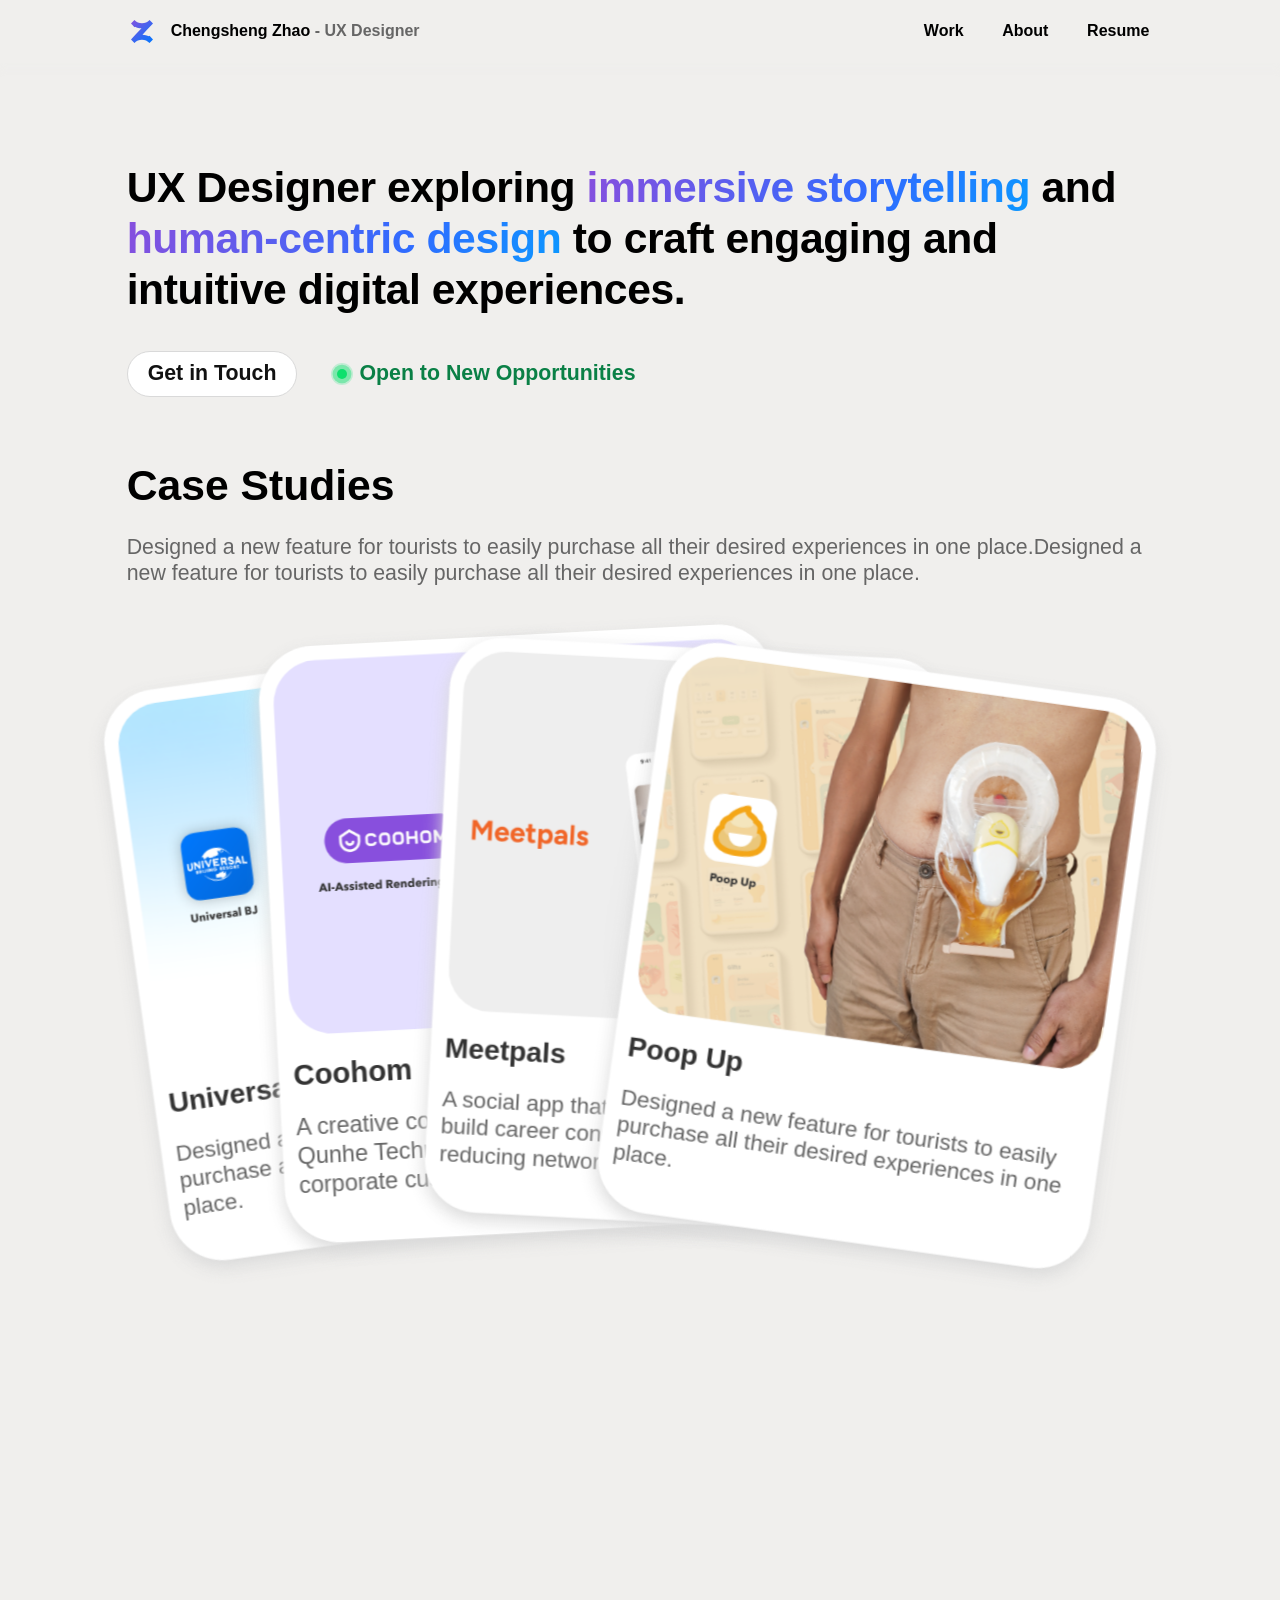
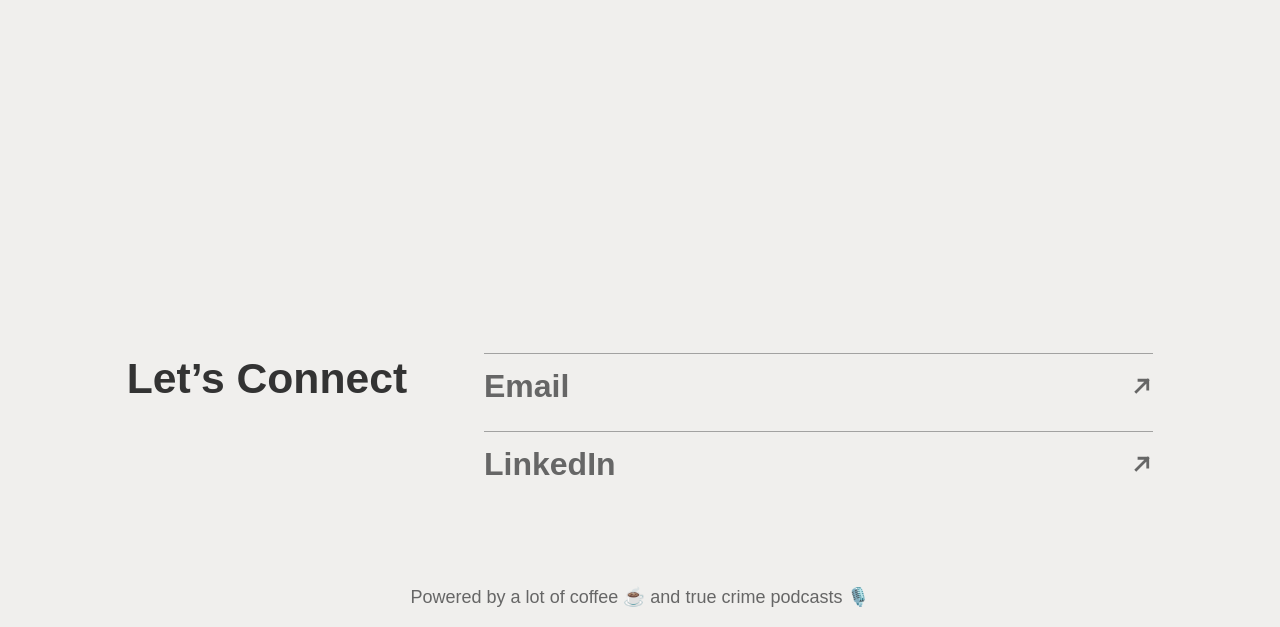
==== index.html @ 22a72a21 "Initial portfolio site" ====
<!doctype html>
<html lang="en">
  <head>
    <meta charset="UTF-8" />
    <meta name="viewport" content="width=device-width, initial-scale=1.0" />
    <meta
      name="description"
      content="Chengsheng Zhao UX design portfolio homepage with selected case studies."
    />
    <title>Chengsheng Zhao | UX Designer</title>
    <link rel="stylesheet" href="./homepage.css" />
  </head>
  <body>
    <header class="home-nav">
      <a class="brand" href="./index.html" aria-label="Chengsheng Zhao homepage">
        <img src="./assets/nav-mark.svg" alt="" aria-hidden="true" />
        <span><b>Chengsheng Zhao</b> <em>- UX Designer</em></span>
      </a>
      <nav aria-label="Primary navigation">
        <a href="#work">Work</a>
        <a href="./about.html">About</a>
        <a href="https://drive.google.com/file/d/1ox3oCSII4UHzKFThOGGNk9xDK1VFZd1A/view?usp=sharing" target="_blank" rel="noreferrer">Resume</a>
      </nav>
    </header>

    <main class="home-shell">
      <section id="about" class="intro-section">
        <h1>
          UX Designer exploring
          <span>immersive storytelling</span>
          <wbr />
          <br class="mobile-title-break" />
          and
          <br class="mobile-title-break" />
          <span>human-centric design</span>
          <wbr />
          <br class="mobile-title-break" />
          to craft engaging and
          <br class="mobile-title-break" />
          intuitive digital
          <br class="mobile-title-break" />
          experiences.
        </h1>
        <div class="intro-actions">
          <a class="touch-button" href="mailto:shanezhao.studio@gmail.com">Get in Touch</a>
          <p class="availability"><i aria-hidden="true"></i>Open to New Opportunities</p>
        </div>
      </section>

      <section id="work" class="case-section">
        <div class="section-copy">
          <h2>Case Studies</h2>
          <p>
            Designed a new feature for tourists to easily purchase all their desired experiences in one
            place.Designed a new feature for tourists to easily purchase all their desired experiences in one place.
          </p>
        </div>

        <div class="case-grid">
          <a class="case-card" href="./universal-bj.html">
            <img src="./assets/homepage/ubr.png" alt="Universal BJ case study cover" />
            <h3>Universal BJ</h3>
            <p>Designed a new feature for tourists to easily purchase all their desired experiences in one place.</p>
          </a>
          <a class="case-card" href="./meetpals.html">
            <img src="./assets/homepage/meetpals.png" alt="Meetpals case study cover" />
            <h3>Meetpals</h3>
            <p>A social app that helps international students build career connections and feel at home by reducing networking pressure.</p>
          </a>
          <a class="case-card" href="./meispace.html" aria-label="Coohom case study">
            <img src="./assets/homepage/coohom.png" alt="Coohom case study cover" />
            <h3>Coohom</h3>
            <p>A creative content cloud design platform under Qunhe Technology for mass users and corporate customers.</p>
          </a>
          <a class="case-card" href="./poopup.html" aria-label="Poop Up case study">
            <img src="./assets/homepage/poopup.png" alt="Poop Up case study cover" />
            <h3>Poop Up</h3>
            <p>Designed a new feature for tourists to easily purchase all their desired experiences in one place.</p>
          </a>
        </div>
      </section>

      <section id="contact" class="contact-section">
        <h2>Let’s Connect</h2>
        <div class="contact-links">
          <a href="mailto:shanezhao.studio@gmail.com">
            <span>Email</span>
            <i aria-hidden="true"></i>
          </a>
          <a href="https://www.linkedin.com/in/chengsheng-zhao/" target="_blank" rel="noreferrer">
            <span>LinkedIn</span>
            <i aria-hidden="true"></i>
          </a>
        </div>
      </section>
    </main>

    <footer>Powered by a lot of coffee ☕️ and true crime podcasts 🎙️</footer>
    <script src="./script.js"></script>
  </body>
</html>
---- homepage.css ----
:root {
  --paper: #f0efed;
  --ink: #000;
  --soft-ink: #333;
  --muted: #666;
  --line: #d9d9d9;
  --green: #0a8046;
  --gradient: linear-gradient(173deg, #884fdd 4.72%, #0078ff 100%);
  --font: "Figtree", "Avenir Next", "Helvetica Neue", Arial, sans-serif;
}

* {
  box-sizing: border-box;
}

html {
  scroll-behavior: smooth;
}

body {
  min-width: 320px;
  margin: 0;
  color: var(--ink);
  font-family: var(--font);
  background: var(--paper);
  overflow-x: hidden;
}

img {
  display: block;
  max-width: 100%;
}

a {
  color: inherit;
  text-decoration: none;
}

.home-nav {
  position: sticky;
  top: 0;
  z-index: 20;
  display: flex;
  align-items: center;
  justify-content: space-between;
  height: 62.667px;
  padding: 20px 130.667px;
  background: var(--paper);
  box-shadow: 0 6.667px 6.667px rgba(240, 239, 237, 0.5);
}

.brand,
.home-nav nav {
  display: flex;
  align-items: center;
}

.brand {
  gap: 17.333px;
  font-size: 16px;
  font-weight: 600;
  white-space: nowrap;
}

.brand img {
  width: 22.667px;
  height: 22.667px;
}

.brand em {
  color: var(--muted);
  font-style: normal;
}

.home-nav nav {
  gap: 38.667px;
  font-size: 16px;
  font-weight: 600;
}

.home-shell {
  width: min(1026.667px, calc(100% - 40px));
  margin: clamp(72px, 11vh, 128px) auto 0;
}

.intro-section {
  display: flex;
  flex-direction: column;
  gap: clamp(24px, 4vh, 40px);
}

.intro-section h1 {
  width: 100%;
  margin: 0;
  font-size: 42.667px;
  font-weight: 600;
  line-height: 1.195;
  letter-spacing: -0.01em;
  overflow-wrap: anywhere;
}

.intro-section h1 span {
  color: transparent;
  background: linear-gradient(115deg, #884fdd 0%, #2f6cff 28%, #00a6ff 48%, #884fdd 68%, #0078ff 100%);
  background-size: 240% 100%;
  background-clip: text;
  -webkit-background-clip: text;
  animation: gradient-shimmer 7s ease-in-out infinite;
}

@keyframes gradient-shimmer {
  0% {
    background-position: 0% 50%;
  }

  50% {
    background-position: 100% 50%;
  }

  100% {
    background-position: 0% 50%;
  }
}

.mobile-title-break {
  display: none;
}

.intro-actions {
  display: flex;
  align-items: center;
  gap: 40px;
}

.touch-button {
  display: inline-flex;
  align-items: center;
  justify-content: center;
  min-width: 163px;
  min-height: 46px;
  padding: 9px 20px;
  border: 0.667px solid var(--line);
  border-radius: 666.667px;
  background: #fff;
  color: #111;
  font-size: 21.333px;
  font-weight: 600;
}

.availability {
  display: flex;
  align-items: center;
  gap: 12px;
  width: auto;
  margin: 0;
  color: var(--green);
  font-size: 21.333px;
  font-weight: 600;
  white-space: nowrap;
}

.availability i {
  position: relative;
  width: 10px;
  height: 10px;
  border-radius: 50%;
  background: #0ee06e;
  box-shadow: 0 0 0 6px rgba(14, 224, 110, 0.2);
}

.availability i::before,
.availability i::after {
  position: absolute;
  inset: -8px;
  border-radius: 50%;
  background: rgba(14, 224, 110, 0.22);
  content: "";
  transform: scale(0.72);
  animation: availability-pulse 2.4s ease-out infinite;
}

.availability i::after {
  animation-delay: 0.8s;
}

@keyframes availability-pulse {
  0% {
    opacity: 0.72;
    transform: scale(0.72);
  }

  70% {
    opacity: 0;
    transform: scale(1.55);
  }

  100% {
    opacity: 0;
    transform: scale(1.55);
  }
}

.case-section {
  margin-top: clamp(48px, 7vh, 100px);
  --case-progress: 1;
}

.case-section.is-motion-ready {
  --case-progress: 0;
}

.section-copy {
  display: flex;
  flex-direction: column;
  gap: clamp(16px, 2.6vh, 26.667px);
}

.section-copy h2,
.contact-section h2 {
  margin: 0;
  font-size: 42.667px;
  font-weight: 700;
  line-height: 1.195;
}

.section-copy p {
  margin: 0;
  color: var(--muted);
  font-size: 21.333px;
  font-weight: 500;
  line-height: 1.22;
  overflow-wrap: anywhere;
}

.case-grid {
  display: grid;
  grid-template-columns: repeat(2, 468px);
  gap: 45.333px 82.667px;
  margin-top: clamp(26px, 4vh, 45.333px);
  perspective: 1200px;
  transform-style: preserve-3d;
}

.case-card {
  --from-x: 0px;
  --from-y: 0px;
  --from-rot: 0deg;
  --from-scale: 1;
  --motion-left: calc((1 - var(--case-progress)) * var(--from-x));
  --motion-top: calc((1 - var(--case-progress)) * var(--from-y));
  --motion-rot: calc((1 - var(--case-progress)) * var(--from-rot));
  --motion-scale: calc(var(--case-progress) + ((1 - var(--case-progress)) * var(--from-scale)));
  display: flex;
  flex-direction: column;
  gap: 20px;
  width: 468px;
  min-height: 542.667px;
  padding: 13.333px;
  border-radius: 50px;
  background: #fff;
  box-shadow: 0 6.667px 16.667px #d9d9d9;
  transform: translate3d(var(--motion-left), var(--motion-top), 0) rotate(var(--motion-rot)) scale(var(--motion-scale));
  transform-origin: center center;
  will-change: transform;
}

.case-card:nth-child(1) {
  --from-x: 22px;
  --from-y: 54px;
  --from-rot: -8deg;
  --from-scale: 1.06;
  z-index: 1;
}

.case-card:nth-child(2) {
  --from-x: -226px;
  --from-y: 42px;
  --from-rot: 3deg;
  --from-scale: 1.06;
  z-index: 3;
}

.case-card:nth-child(3) {
  --from-x: 168px;
  --from-y: -548px;
  --from-rot: -3deg;
  --from-scale: 1.1;
  z-index: 2;
}

.case-card:nth-child(4) {
  --from-x: -34px;
  --from-y: -526px;
  --from-rot: 8deg;
  --from-scale: 1.06;
  z-index: 4;
}

.case-card img {
  width: 100%;
  height: 340px;
  border-radius: 40px;
  object-fit: cover;
}

.case-card h3 {
  margin: 0;
  color: var(--soft-ink);
  font-size: 26.67px;
  font-weight: 700;
  line-height: 1.2;
}

.case-card p {
  margin: 0;
  color: var(--muted);
  font-size: 21.33px;
  font-weight: 500;
  line-height: 1.2;
  overflow-wrap: anywhere;
}

.contact-section {
  display: grid;
  grid-template-columns: 268px minmax(0, 669.333px);
  justify-content: space-between;
  align-items: start;
  margin-top: 200px;
  column-gap: 45px;
}

.contact-section h2 {
  color: var(--soft-ink);
  line-height: 1.2;
  white-space: nowrap;
}

.contact-links {
  --external-arrow: url("data:image/svg+xml,%3Csvg width='22' height='22' viewBox='0 0 22 22' fill='none' xmlns='http://www.w3.org/2000/svg'%3E%3Cpath d='M5.25 16.75L16.75 5.25M8 5.25H16.75V14' stroke='black' stroke-width='2.8' stroke-linecap='square' stroke-linejoin='miter'/%3E%3C/svg%3E");
  display: flex;
  flex-direction: column;
  gap: 26.667px;
}

.contact-links a {
  position: relative;
  display: grid;
  grid-template-columns: minmax(0, 1fr) 22px;
  gap: 13.333px 20px;
  align-items: center;
  color: var(--muted);
  transition: color 220ms ease;
}

.contact-links a::before {
  grid-column: 1 / -1;
  display: block;
  width: 100%;
  height: 0.667px;
  background: rgba(102, 102, 102, 0.56);
  content: "";
  transition: background-color 220ms ease, transform 220ms ease;
  transform-origin: left center;
}

.contact-links a span {
  display: block;
  min-height: 38px;
  font-size: 32px;
  font-weight: 600;
  line-height: 1.1875;
  transition: transform 220ms ease;
}

.contact-links i {
  position: relative;
  justify-self: end;
  width: 22px;
  height: 22px;
  background: var(--muted);
  -webkit-mask: var(--external-arrow) center / contain no-repeat;
  mask: var(--external-arrow) center / contain no-repeat;
  transition: background-color 220ms ease, transform 220ms ease;
}

.contact-links a:hover,
.contact-links a:focus-visible {
  color: var(--soft-ink);
}

.contact-links a:hover::before,
.contact-links a:focus-visible::before {
  background: rgba(51, 51, 51, 0.82);
  transform: scaleX(1.015);
}

.contact-links a:hover span,
.contact-links a:focus-visible span {
  transform: translateX(4px);
}

.contact-links a:hover i,
.contact-links a:focus-visible i {
  background: var(--soft-ink);
  transform: translate(4px, -4px);
}

footer {
  width: min(1026.667px, calc(100% - 40px));
  margin: 104px auto 18px;
  color: var(--muted);
  font-size: 18px;
  font-weight: 500;
  line-height: 1.18;
  text-align: center;
}

@media (max-width: 1120px) {
  .home-nav {
    padding-inline: 40px;
  }

  .case-grid {
    grid-template-columns: repeat(2, minmax(0, 1fr));
    gap: 45px;
  }

  .case-card {
    width: 100%;
  }

  .case-card:nth-child(n) {
    --from-x: 0px;
    --from-y: 0px;
    --from-rot: 0deg;
    --from-scale: 1;
  }
}

@media (max-width: 980px) {
  .home-nav {
    height: auto;
    padding: 18px 24px;
  }

  .brand span {
    max-width: 230px;
    overflow: hidden;
    text-overflow: ellipsis;
  }

  .home-nav nav {
    display: none;
  }

  .home-shell {
    width: calc(100vw - 48px);
    max-width: calc(100vw - 48px);
    margin-top: 72px;
  }

  .intro-section h1,
  .section-copy h2,
  .contact-section h2 {
    font-size: clamp(28px, 7.6vw, 32px);
  }

  .mobile-title-break {
    display: block;
  }

  .intro-actions {
    align-items: flex-start;
    flex-direction: column;
    gap: 18px;
  }

  .case-grid,
  .contact-section {
    grid-template-columns: 1fr;
  }

  .contact-section {
    gap: 28px;
    margin-top: 144px;
  }

  .case-card {
    width: 100%;
    min-height: auto;
    border-radius: 34px;
  }

  .case-card img {
    height: auto;
    aspect-ratio: 441.334 / 340;
    border-radius: 26px;
  }

  .contact-links {
    width: 100%;
    max-width: calc(100vw - 48px);
  }

  .contact-links a {
    grid-template-columns: 1fr;
    width: calc(100vw - 48px);
    max-width: calc(100vw - 48px);
  }

  .contact-links a span {
    display: flex;
    align-items: center;
    justify-content: flex-start;
    gap: 16px;
    width: calc(100vw - 48px);
    max-width: calc(100vw - 48px);
    min-height: 34px;
    font-size: clamp(26px, 7vw, 32px);
  }

  .contact-links a span::after {
    display: block;
    flex: 0 0 auto;
    width: 22px;
    height: 22px;
    background: var(--muted);
    -webkit-mask: var(--external-arrow) center / contain no-repeat;
    mask: var(--external-arrow) center / contain no-repeat;
    content: "";
    transition: background-color 220ms ease, transform 220ms ease;
  }

  .contact-links a:hover span::after,
  .contact-links a:focus-visible span::after {
    background: var(--soft-ink);
    transform: translate(4px, -4px);
  }

  .contact-links i {
    display: none;
  }

  footer {
    width: calc(100vw - 48px);
    max-width: calc(100vw - 48px);
  }
}

@media (prefers-reduced-motion: reduce) {
  .intro-section h1 span,
  .availability i::before,
  .availability i::after {
    animation: none;
  }

  .contact-links a,
  .contact-links a::before,
  .contact-links a span,
  .contact-links i,
  .contact-links a span::after {
    transition: none;
  }
}
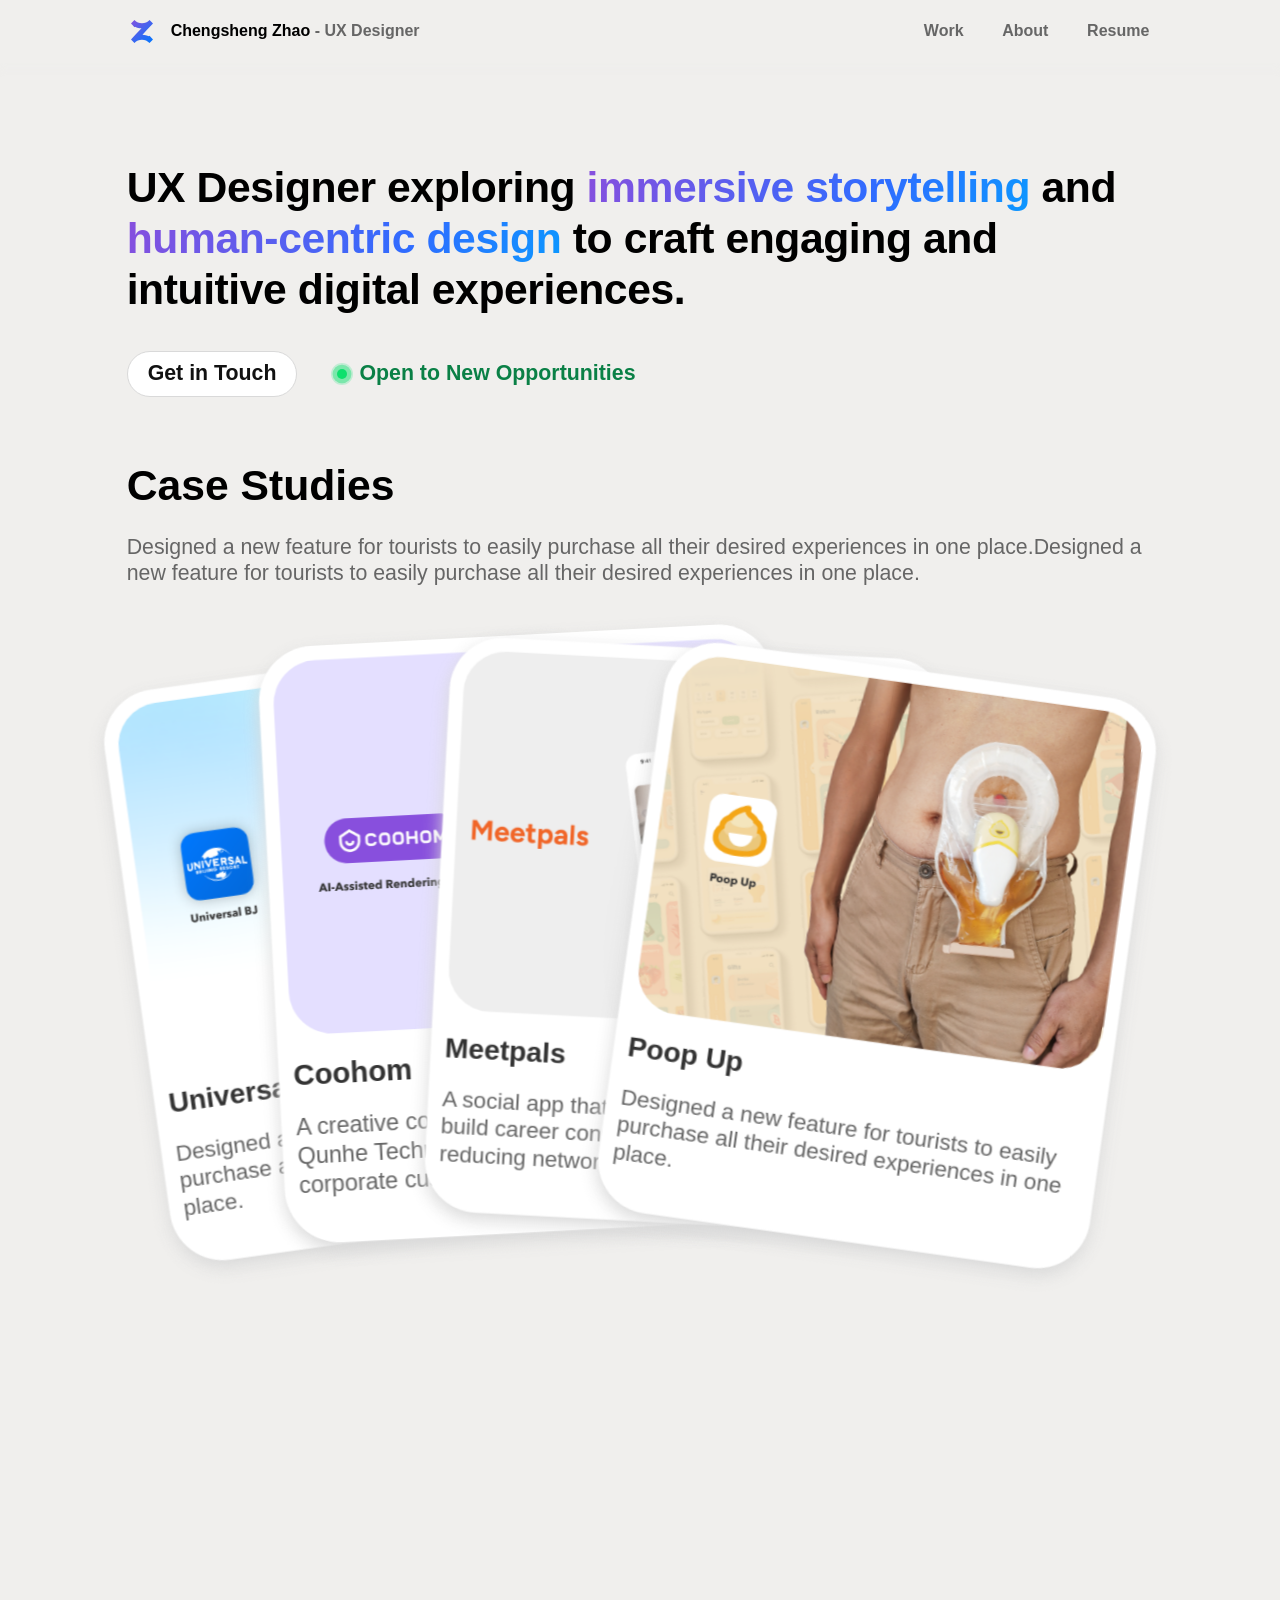
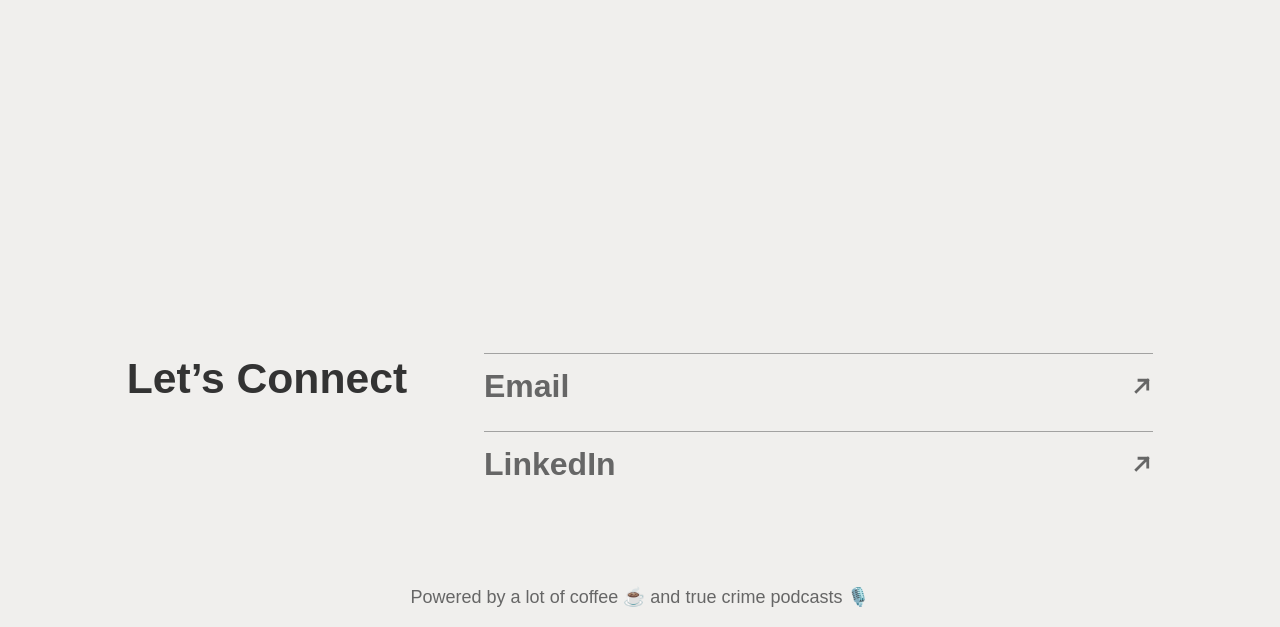
==== commit 6e37e306: "Unify portfolio mobile nav" ====
--- a/index.html
+++ b/index.html
@@ -17,9 +17,32 @@
         <span><b>Chengsheng Zhao</b> <em>- UX Designer</em></span>
       </a>
       <nav aria-label="Primary navigation">
-        <a href="#work">Work</a>
-        <a href="./about.html">About</a>
-        <a href="https://drive.google.com/file/d/1ox3oCSII4UHzKFThOGGNk9xDK1VFZd1A/view?usp=sharing" target="_blank" rel="noreferrer">Resume</a>
+        <a href="#work" aria-label="Work">
+          <span class="nav-label">Work</span>
+          <svg class="nav-icon" viewBox="0 0 24 24" aria-hidden="true">
+            <path d="M16 6V4a2 2 0 0 0-2-2h-4a2 2 0 0 0-2 2v2" />
+            <path d="M3 7a2 2 0 0 1 2-2h14a2 2 0 0 1 2 2v11a2 2 0 0 1-2 2H5a2 2 0 0 1-2-2Z" />
+            <path d="M3 12h18" />
+            <path d="M12 12v2" />
+          </svg>
+        </a>
+        <a href="./about.html" aria-label="About">
+          <span class="nav-label">About</span>
+          <svg class="nav-icon" viewBox="0 0 24 24" aria-hidden="true">
+            <circle cx="12" cy="8" r="5" />
+            <path d="M20 21a8 8 0 0 0-16 0" />
+          </svg>
+        </a>
+        <a href="https://drive.google.com/file/d/1ox3oCSII4UHzKFThOGGNk9xDK1VFZd1A/view?usp=sharing" target="_blank" rel="noreferrer" aria-label="Resume">
+          <span class="nav-label">Resume</span>
+          <svg class="nav-icon" viewBox="0 0 24 24" aria-hidden="true">
+            <path d="M15 2H6a2 2 0 0 0-2 2v16a2 2 0 0 0 2 2h12a2 2 0 0 0 2-2V7Z" />
+            <path d="M14 2v4a2 2 0 0 0 2 2h4" />
+            <path d="M10 9H8" />
+            <path d="M16 13H8" />
+            <path d="M16 17H8" />
+          </svg>
+        </a>
       </nav>
     </header>
 
--- a/homepage.css
+++ b/homepage.css
@@ -74,8 +74,26 @@
 
 .home-nav nav {
   gap: 38.667px;
+  color: #666666;
   font-size: 16px;
   font-weight: 600;
+}
+
+.home-nav nav a {
+  display: inline-flex;
+  align-items: center;
+  justify-content: center;
+}
+
+.nav-icon {
+  display: none;
+  width: 24px;
+  height: 24px;
+  fill: none;
+  stroke: currentColor;
+  stroke-linecap: round;
+  stroke-linejoin: round;
+  stroke-width: 2;
 }
 
 .home-shell {
@@ -440,17 +458,42 @@
 @media (max-width: 980px) {
   .home-nav {
     height: auto;
-    padding: 18px 24px;
+    padding: 12px 24px;
+  }
+
+  .brand {
+    gap: 0;
   }
 
   .brand span {
-    max-width: 230px;
-    overflow: hidden;
-    text-overflow: ellipsis;
+    display: none;
   }
 
   .home-nav nav {
+    display: flex;
+    gap: 8px;
+  }
+
+  .home-nav nav a {
+    width: 40px;
+    height: 40px;
+    border-radius: 50%;
+    color: #666666;
+    transition: background-color 180ms ease, color 180ms ease;
+  }
+
+  .home-nav nav a:hover,
+  .home-nav nav a:focus-visible {
+    background: rgba(0, 0, 0, 0.06);
+    color: var(--soft-ink);
+  }
+
+  .nav-label {
     display: none;
+  }
+
+  .nav-icon {
+    display: block;
   }
 
   .home-shell {
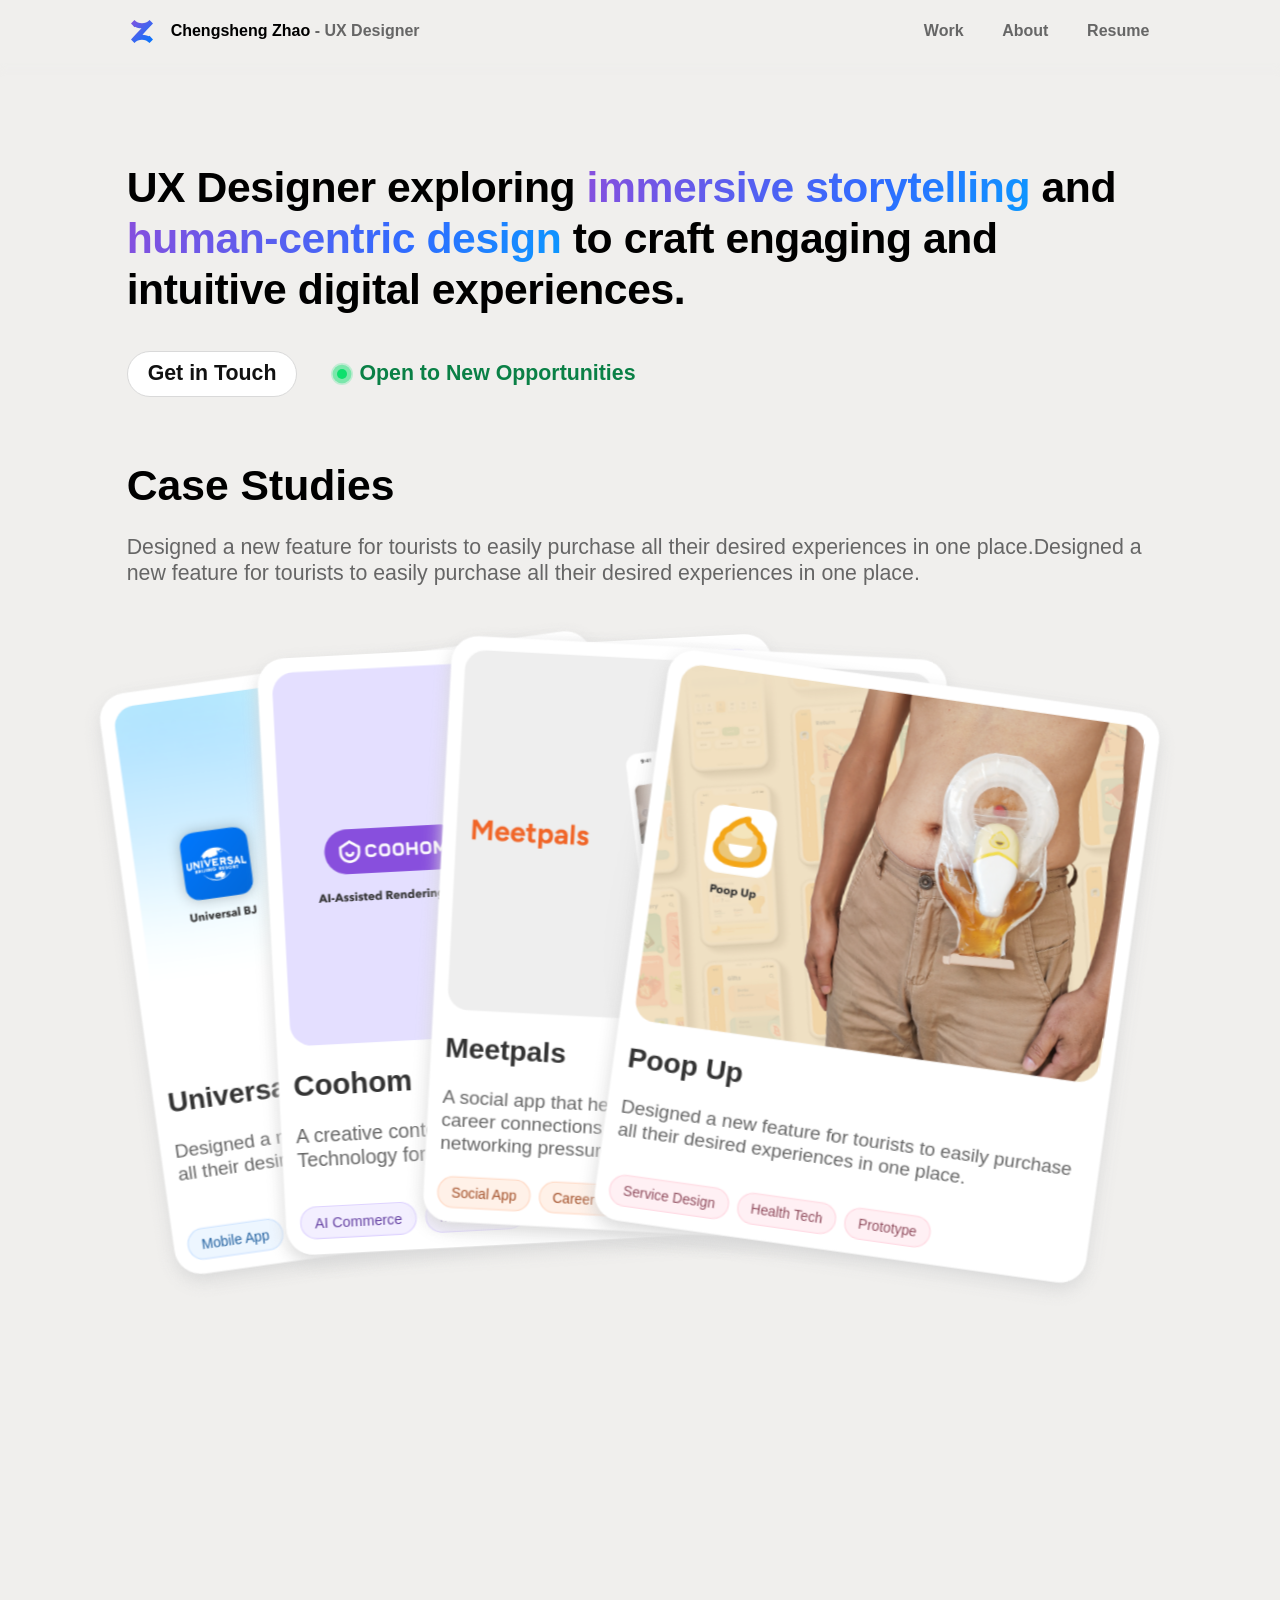
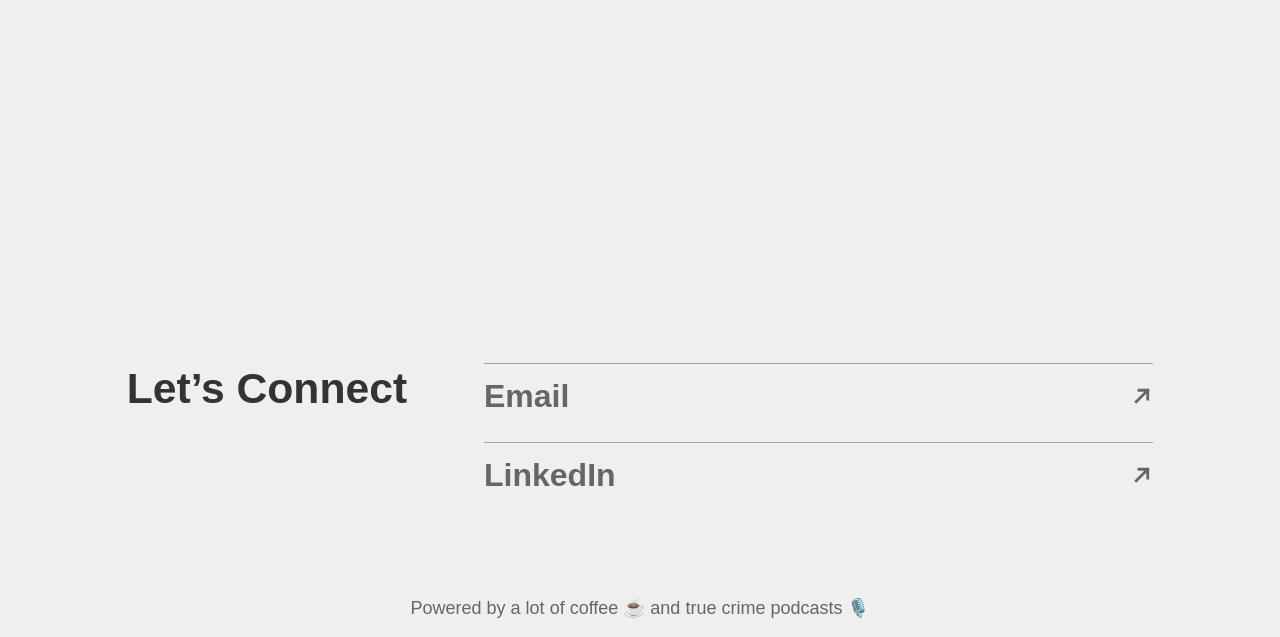
==== commit d80019a9: "Update portfolio content" ====
--- a/index.html
+++ b/index.html
@@ -84,21 +84,41 @@
             <img src="./assets/homepage/ubr.png" alt="Universal BJ case study cover" />
             <h3>Universal BJ</h3>
             <p>Designed a new feature for tourists to easily purchase all their desired experiences in one place.</p>
+            <div class="case-tags" aria-label="Project type">
+              <span>Mobile App</span>
+              <span>Travel Booking</span>
+              <span>UX Design</span>
+            </div>
           </a>
           <a class="case-card" href="./meetpals.html">
             <img src="./assets/homepage/meetpals.png" alt="Meetpals case study cover" />
             <h3>Meetpals</h3>
             <p>A social app that helps international students build career connections and feel at home by reducing networking pressure.</p>
+            <div class="case-tags" aria-label="Project type">
+              <span>Social App</span>
+              <span>Career Networking</span>
+              <span>UX Research</span>
+            </div>
           </a>
           <a class="case-card" href="./meispace.html" aria-label="Coohom case study">
             <img src="./assets/homepage/coohom.png" alt="Coohom case study cover" />
             <h3>Coohom</h3>
             <p>A creative content cloud design platform under Qunhe Technology for mass users and corporate customers.</p>
+            <div class="case-tags" aria-label="Project type">
+              <span>AI Commerce</span>
+              <span>Mobile Tool</span>
+              <span>Product Design</span>
+            </div>
           </a>
           <a class="case-card" href="./poopup.html" aria-label="Poop Up case study">
             <img src="./assets/homepage/poopup.png" alt="Poop Up case study cover" />
             <h3>Poop Up</h3>
             <p>Designed a new feature for tourists to easily purchase all their desired experiences in one place.</p>
+            <div class="case-tags" aria-label="Project type">
+              <span>Service Design</span>
+              <span>Health Tech</span>
+              <span>Prototype</span>
+            </div>
           </a>
         </div>
       </section>
--- a/homepage.css
+++ b/homepage.css
@@ -268,13 +268,16 @@
   --motion-top: calc((1 - var(--case-progress)) * var(--from-y));
   --motion-rot: calc((1 - var(--case-progress)) * var(--from-rot));
   --motion-scale: calc(var(--case-progress) + ((1 - var(--case-progress)) * var(--from-scale)));
+  --tag-bg: #f8f8f8;
+  --tag-border: #d9d9d9;
+  --tag-ink: var(--soft-ink);
   display: flex;
   flex-direction: column;
   gap: 20px;
   width: 468px;
   min-height: 542.667px;
   padding: 13.333px;
-  border-radius: 50px;
+  border-radius: 25px;
   background: #fff;
   box-shadow: 0 6.667px 16.667px #d9d9d9;
   transform: translate3d(var(--motion-left), var(--motion-top), 0) rotate(var(--motion-rot)) scale(var(--motion-scale));
@@ -287,6 +290,9 @@
   --from-y: 54px;
   --from-rot: -8deg;
   --from-scale: 1.06;
+  --tag-bg: #edf6ff;
+  --tag-border: #c9e2ff;
+  --tag-ink: #1f5f9f;
   z-index: 1;
 }
 
@@ -295,6 +301,9 @@
   --from-y: 42px;
   --from-rot: 3deg;
   --from-scale: 1.06;
+  --tag-bg: #fff1e8;
+  --tag-border: #ffd7c1;
+  --tag-ink: #a14c24;
   z-index: 3;
 }
 
@@ -303,6 +312,9 @@
   --from-y: -548px;
   --from-rot: -3deg;
   --from-scale: 1.1;
+  --tag-bg: #f3efff;
+  --tag-border: #ded3ff;
+  --tag-ink: #6541a3;
   z-index: 2;
 }
 
@@ -311,13 +323,16 @@
   --from-y: -526px;
   --from-rot: 8deg;
   --from-scale: 1.06;
+  --tag-bg: #fff0f4;
+  --tag-border: #ffd5df;
+  --tag-ink: #8f4b5c;
   z-index: 4;
 }
 
 .case-card img {
   width: 100%;
   height: 340px;
-  border-radius: 40px;
+  border-radius: 20px;
   object-fit: cover;
 }
 
@@ -332,10 +347,33 @@
 .case-card p {
   margin: 0;
   color: var(--muted);
-  font-size: 21.33px;
-  font-weight: 500;
+  font-size: 18px;
+  font-weight: 400;
   line-height: 1.2;
   overflow-wrap: anywhere;
+}
+
+.case-tags {
+  display: flex;
+  flex-wrap: wrap;
+  gap: 8px;
+  margin-top: auto;
+}
+
+.case-tags span {
+  display: inline-flex;
+  align-items: center;
+  justify-content: center;
+  min-height: 30px;
+  padding: 6px 12px;
+  border: 1px solid var(--tag-border);
+  border-radius: 999px;
+  color: var(--tag-ink);
+  background: var(--tag-bg);
+  font-size: 13px;
+  font-weight: 500;
+  line-height: 1;
+  white-space: nowrap;
 }
 
 .contact-section {
@@ -531,13 +569,13 @@
   .case-card {
     width: 100%;
     min-height: auto;
-    border-radius: 34px;
+    border-radius: 17px;
   }
 
   .case-card img {
     height: auto;
     aspect-ratio: 441.334 / 340;
-    border-radius: 26px;
+    border-radius: 13px;
   }
 
   .contact-links {
